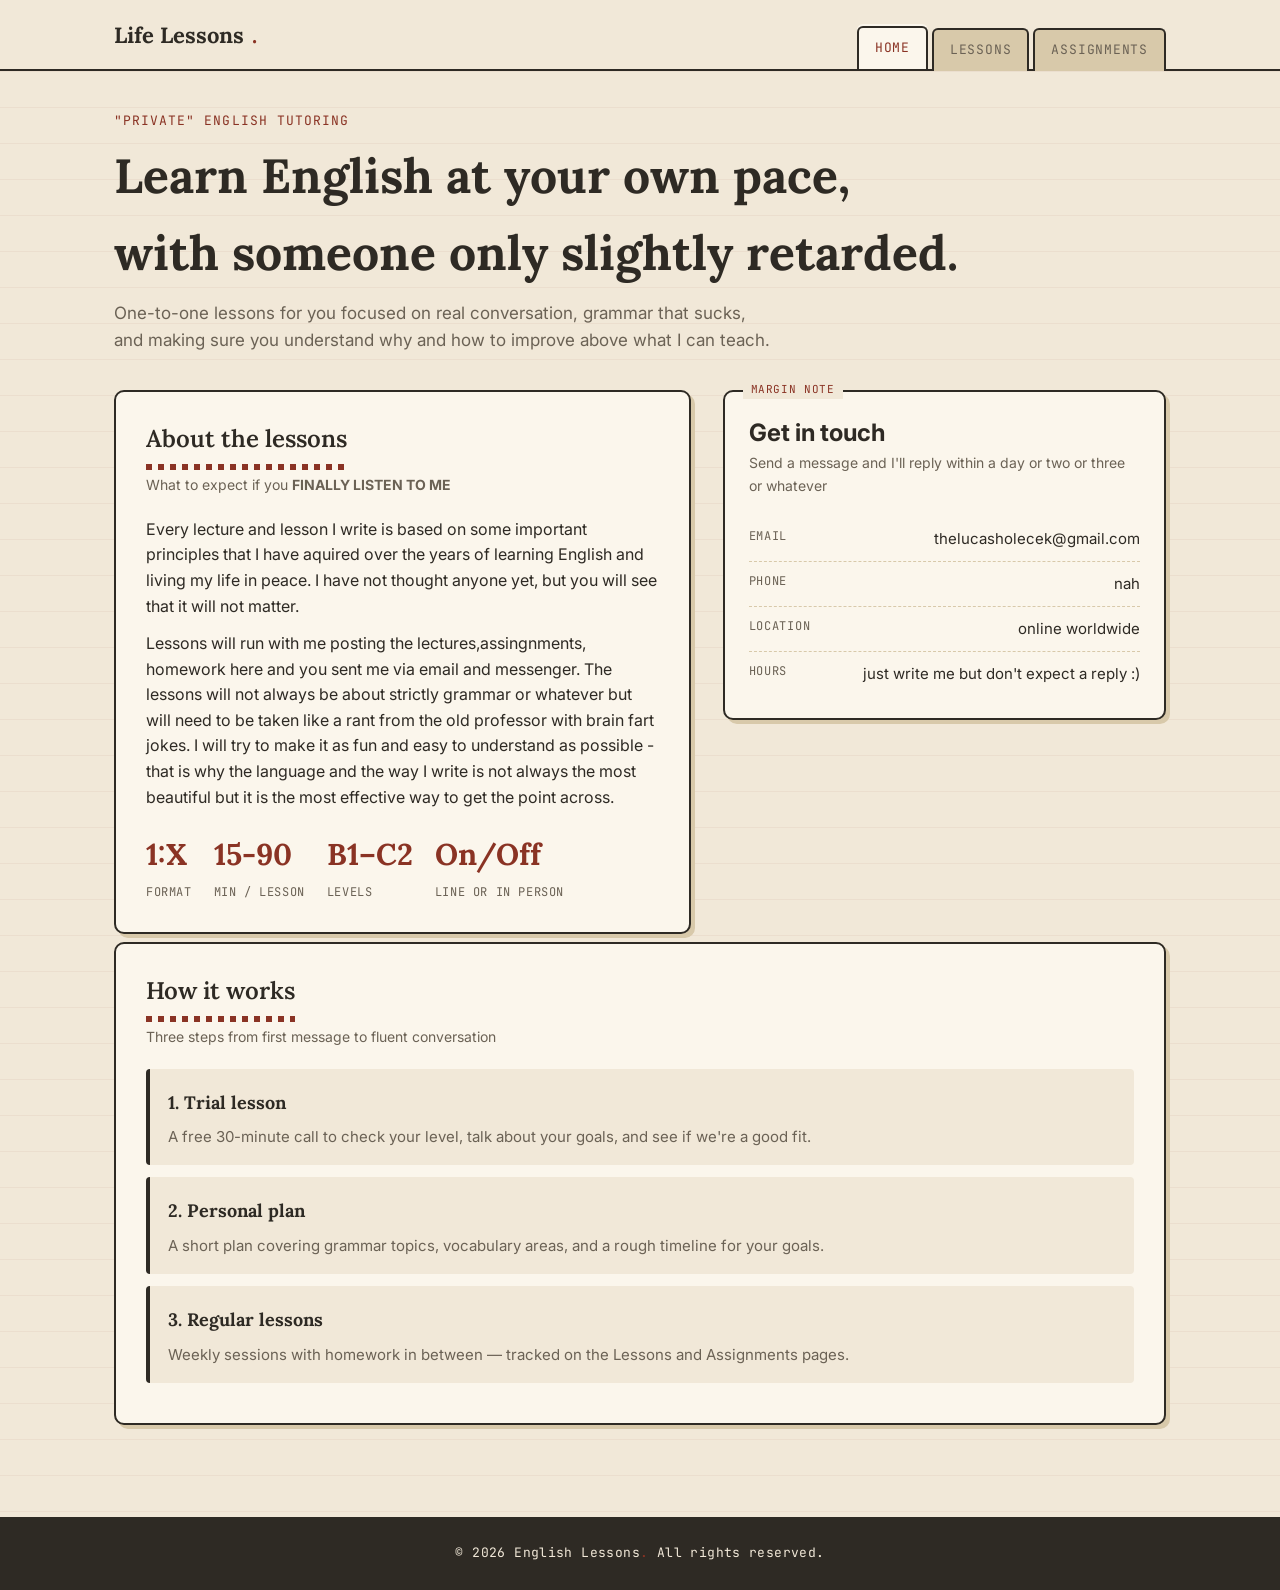
==== index.html @ c18daf18 "name and fill change" ====
<!DOCTYPE html>
<html lang="en">
<head>
    <meta charset="UTF-8">
    <meta name="viewport" content="width=device-width, initial-scale=1.0">
    <title>NotHitchhikersGuideToLife — Home</title>
    <link rel="stylesheet" href="styles.css">
</head>
<body>
    <header>
        <nav>
            <div class="logo">Life Lessons<span class="dot">.</span></div>
            <ul>
                <li><a href="index.html" class="active">Home</a></li>
                <li><a href="lessons.html">Lessons</a></li>
                <li><a href="assignments.html">Assignments</a></li>
            </ul>
        </nav>
    </header>

    <div class="container">
        <span class="page-kicker">"Private" English tutoring</span>
        <h1 class="page-title">Learn English at your own pace,<br>with someone only slightly retarded.</h1>
        <p class="page-lede">One-to-one lessons for you focused on real conversation, grammar that sucks, and making sure you understand why and how to improve above what I can teach.</p>

        <div class="hero">
            <div class="section" style="margin-bottom:0;">
                <h2>About the lessons</h2>
                <p class="section-sub">What to expect if you <b>FINALLY LISTEN TO ME</b></p>
                <p style="margin-bottom:12px;">Every lecture and lesson I write is based on some important principles
                    that I have aquired over the years of learning English and living my life in peace. 
                    I have not thought anyone yet, but you will see that it will not matter.</p>
                </p>
                <p style="margin-bottom:12px;">Lessons will run with me posting the lectures,assingnments, homework here and you sent me via email and messenger.
                        The lessons will not always be about strictly grammar or whatever but will need to be taken like a rant from the old professor with brain fart jokes.
                        I will try to make it as fun and easy to understand as possible - that is why the language and the way I write is not always the most beautiful but it is the most effective way to get the point across.                </p>

                <div class="stat-row">
                    <div class="stat"><span class="num">1:X</span><span class="label">Format</span></div>
                    <div class="stat"><span class="num">15-90</span><span class="label">Min / lesson</span></div>
                    <div class="stat"><span class="num">B1–C2</span><span class="label">Levels</span></div>
                    <div class="stat"><span class="num">On/Off</span><span class="label">Line or in person</span></div>
                </div>
            </div>

            <div class="hero-note">
                <h2>Get in touch</h2>
                <p class="section-sub">Send a message and I'll reply within a day or two or three or whatever</p>
                <ul class="contact-list">
                    <li><span class="label">Email</span><span>thelucasholecek@gmail.com</span></li>
                    <li><span class="label">Phone</span><span>nah</span></li>
                    <li><span class="label">Location</span><span>online worldwide</span></li>
                    <li><span class="label">Hours</span><span>just write me but don't expect a reply :)</span></li>
                </ul>
            </div>
        </div>

        <div class="section">
            <h2>How it works</h2>
            <p class="section-sub">Three steps from first message to fluent conversation</p>
            <div class="lesson-item">
                <h3>1. Trial lesson</h3>
                <p>A free 30-minute call to check your level, talk about your goals, and see if we're a good fit.</p>
            </div>
            <div class="lesson-item">
                <h3>2. Personal plan</h3>
                <p>A short plan covering grammar topics, vocabulary areas, and a rough timeline for your goals.</p>
            </div>
            <div class="lesson-item">
                <h3>3. Regular lessons</h3>
                <p>Weekly sessions with homework in between — tracked on the Lessons and Assignments pages.</p>
            </div>
        </div>
    </div>

    <footer>
        <p>&copy; 2026 English Lessons<span class="dot">.</span> All rights reserved.</p>
    </footer>
</body>
</html>
---- styles.css ----
/* =========================================================
   NotHitchhikersGuideToLife — "Workbook" design system
   Palette:
     --paper       #F1E8D8  page background (aged paper beige)
     --paper-card  #FBF6EC  card surface (fresh paper)
     --ink         #2E2A24  primary text (ink)
     --ink-soft    #6B6255  secondary text (faded pencil)
     --rule        #D8C9AA  rule lines / borders (tan)
     --pen         #8A3324  red-pen accent (corrections, active state)
     --pen-soft    #F1DAD2  pale red-pen wash
     --moss        #5C6B4F  moss green (done / progress)
   Type:
     display  "Lora"            — headings, textbook serif
     body     "Inter"           — running text
     utility  "JetBrains Mono"  — labels, margin notes, tabs
   ========================================================= */

@import url('https://fonts.googleapis.com/css2?family=Lora:ital,wght@0,500;0,600;0,700;1,500&family=Inter:wght@400;500;600&family=JetBrains+Mono:wght@400;500;600&display=swap');

:root {
    --paper: #F1E8D8;
    --paper-card: #FBF6EC;
    --ink: #2E2A24;
    --ink-soft: #6B6255;
    --rule: #D8C9AA;
    --pen: #8A3324;
    --pen-soft: #F1DAD2;
    --moss: #5C6B4F;
    --moss-soft: #E3E9DA;
}

* { margin: 0; padding: 0; box-sizing: border-box; }

html { scroll-behavior: smooth; }

body {
    font-family: 'Inter', sans-serif;
    background-color: var(--paper);
    color: var(--ink);
    line-height: 1.6;
    /* faint ruled-paper texture */
    background-image: repeating-linear-gradient(
        to bottom,
        transparent 0,
        transparent 35px,
        rgba(138, 51, 36, 0.055) 35px,
        rgba(138, 51, 36, 0.055) 36px
    );
}

a { color: inherit; }

.utility {
    font-family: 'JetBrains Mono', monospace;
    letter-spacing: 0.06em;
    text-transform: uppercase;
}

/* ---------- Header / tab navigation ---------- */

header {
    background: var(--paper);
    border-bottom: 2px solid var(--ink);
    position: sticky;
    top: 0;
    z-index: 100;
}

nav {
    max-width: 1100px;
    margin: 0 auto;
    display: flex;
    justify-content: space-between;
    align-items: flex-end;
    flex-wrap: wrap;
    padding: 18px 24px 0;
    gap: 14px;
}

.logo {
    font-family: 'Lora', serif;
    font-weight: 700;
    font-size: 22px;
    color: var(--ink);
    padding-bottom: 16px;
    display: flex;
    align-items: baseline;
    gap: 8px;
}

.logo .dot { color: var(--pen); }

nav ul {
    display: flex;
    list-style: none;
    gap: 4px;
    flex-wrap: wrap;
}

nav a {
    display: inline-block;
    text-decoration: none;
    font-family: 'JetBrains Mono', monospace;
    font-size: 13px;
    letter-spacing: 0.06em;
    text-transform: uppercase;
    color: var(--ink-soft);
    padding: 10px 16px;
    border: 2px solid var(--ink);
    border-bottom: none;
    border-radius: 6px 6px 0 0;
    background: var(--rule);
    transform: translateY(2px);
    transition: transform 0.15s ease, background 0.15s ease, color 0.15s ease;
}

nav a:hover {
    transform: translateY(0);
    color: var(--ink);
}

nav a:focus-visible {
    outline: 2px solid var(--pen);
    outline-offset: 2px;
}

nav a.active {
    background: var(--paper-card);
    color: var(--pen);
    transform: translateY(0);
    box-shadow: 0 -2px 0 var(--paper-card);
}

/* ---------- Layout ---------- */

.container {
    max-width: 1100px;
    margin: 0 auto;
    padding: 40px 24px 24px;
}

.page-title {
    font-family: 'Lora', serif;
    font-weight: 700;
    font-size: clamp(32px, 5vw, 48px);
    margin-bottom: 8px;
}

.page-kicker {
    font-family: 'JetBrains Mono', monospace;
    font-size: 13px;
    letter-spacing: 0.08em;
    text-transform: uppercase;
    color: var(--pen);
    margin-bottom: 6px;
    display: block;
}

.page-lede {
    color: var(--ink-soft);
    max-width: 60ch;
    margin-bottom: 36px;
    font-size: 17px;
}

.section {
    background: var(--paper-card);
    border: 2px solid var(--ink);
    border-radius: 10px;
    padding: 28px 30px;
    margin: 0 0 28px;
    box-shadow: 4px 4px 0 var(--rule);
}

.section h2 {
    font-family: 'Lora', serif;
    font-size: 24px;
    font-weight: 600;
    margin-bottom: 4px;
    display: inline-block;
    position: relative;
}

/* handwriting-practice underline — the signature motif */
.section h2::after {
    content: "";
    display: block;
    height: 6px;
    margin-top: 6px;
    background-image: repeating-linear-gradient(
        to right,
        var(--pen) 0,
        var(--pen) 6px,
        transparent 6px,
        transparent 12px
    );
}

.section-sub {
    color: var(--ink-soft);
    font-size: 14px;
    margin-bottom: 20px;
}

.section h3 {
    font-family: 'Lora', serif;
    color: var(--ink);
    margin-top: 4px;
    margin-bottom: 8px;
    font-size: 18px;
}

/* ---------- Item cards ---------- */

.lesson-item, .exercise-item, .homework-item {
    background: var(--paper);
    padding: 16px 18px;
    margin: 12px 0;
    border-left: 4px solid var(--ink);
    border-radius: 4px;
}

.homework-item { border-left-color: var(--pen); background: var(--pen-soft); }
.exercise-item { border-left-color: var(--moss); background: var(--moss-soft); }

.homework-item p, .exercise-item p, .lesson-item p { color: var(--ink-soft); font-size: 15px; }

.tag {
    display: inline-block;
    font-family: 'JetBrains Mono', monospace;
    font-size: 11px;
    text-transform: uppercase;
    letter-spacing: 0.06em;
    padding: 3px 8px;
    border-radius: 4px;
    border: 1.5px solid var(--ink);
    margin-bottom: 8px;
}

.tag.due { border-color: var(--pen); color: var(--pen); }
.tag.level { border-color: var(--moss); color: var(--moss); }

/* ---------- Buttons ---------- */

.btn {
    background-color: var(--ink);
    color: var(--paper-card);
    padding: 10px 18px;
    border: 2px solid var(--ink);
    border-radius: 5px;
    cursor: pointer;
    font-family: 'JetBrains Mono', monospace;
    font-size: 12px;
    letter-spacing: 0.05em;
    text-transform: uppercase;
    transition: background-color 0.2s ease, color 0.2s ease;
    margin: 4px 6px 0 0;
}

.btn:hover { background-color: var(--pen); border-color: var(--pen); }

.btn-secondary {
    background-color: transparent;
    color: var(--ink);
}

.btn-secondary:hover {
    background-color: var(--ink);
    color: var(--paper-card);
}

.btn:focus-visible, a:focus-visible, button:focus-visible {
    outline: 2px solid var(--pen);
    outline-offset: 2px;
}

/* ---------- Home page specifics ---------- */

.hero {
    display: grid;
    grid-template-columns: 1.3fr 1fr;
    gap: 32px;
    align-items: start;
    margin-bottom: 8px;
}

.hero-note {
    background: var(--paper-card);
    border: 2px solid var(--ink);
    border-radius: 10px;
    padding: 22px 24px;
    box-shadow: 4px 4px 0 var(--rule);
    position: relative;
}

.hero-note::before {
    content: "margin note";
    position: absolute;
    top: -11px;
    left: 18px;
    background: var(--paper);
    padding: 0 8px;
    font-family: 'JetBrains Mono', monospace;
    font-size: 11px;
    letter-spacing: 0.06em;
    text-transform: uppercase;
    color: var(--pen);
}

.contact-list {
    list-style: none;
    margin-top: 12px;
}

.contact-list li {
    padding: 10px 0;
    border-bottom: 1px dashed var(--rule);
    display: flex;
    justify-content: space-between;
    gap: 12px;
    font-size: 15px;
}

.contact-list li:last-child { border-bottom: none; }

.contact-list .label {
    font-family: 'JetBrains Mono', monospace;
    font-size: 12px;
    text-transform: uppercase;
    letter-spacing: 0.06em;
    color: var(--ink-soft);
}

.stat-row {
    display: flex;
    gap: 22px;
    flex-wrap: wrap;
    margin-top: 20px;
}

.stat {
    font-family: 'JetBrains Mono', monospace;
}

.stat .num {
    font-family: 'Lora', serif;
    font-size: 30px;
    font-weight: 700;
    color: var(--pen);
    display: block;
}

.stat .label {
    font-size: 12px;
    color: var(--ink-soft);
    text-transform: uppercase;
    letter-spacing: 0.05em;
}

@media (max-width: 800px) {
    .hero { grid-template-columns: 1fr; }
}

/* ---------- Footer ---------- */

footer {
    background-color: var(--ink);
    color: var(--paper);
    text-align: center;
    padding: 26px 20px;
    margin-top: 40px;
    font-family: 'JetBrains Mono', monospace;
    font-size: 13px;
    letter-spacing: 0.03em;
}

footer .dot { color: var(--pen); }

/* ---------- Reduced motion ---------- */

@media (prefers-reduced-motion: reduce) {
    html { scroll-behavior: auto; }
    * { transition: none !important; }
}

/* ---------- Small screens ---------- */

@media (max-width: 768px) {
    .section { padding: 20px; }
    .container { padding: 28px 16px 16px; }
    nav { padding: 14px 16px 0; }
}

@media (max-width: 480px) {
    nav { flex-direction: column; align-items: flex-start; }
    nav ul { gap: 2px; }
    .logo { padding-bottom: 10px; }
}
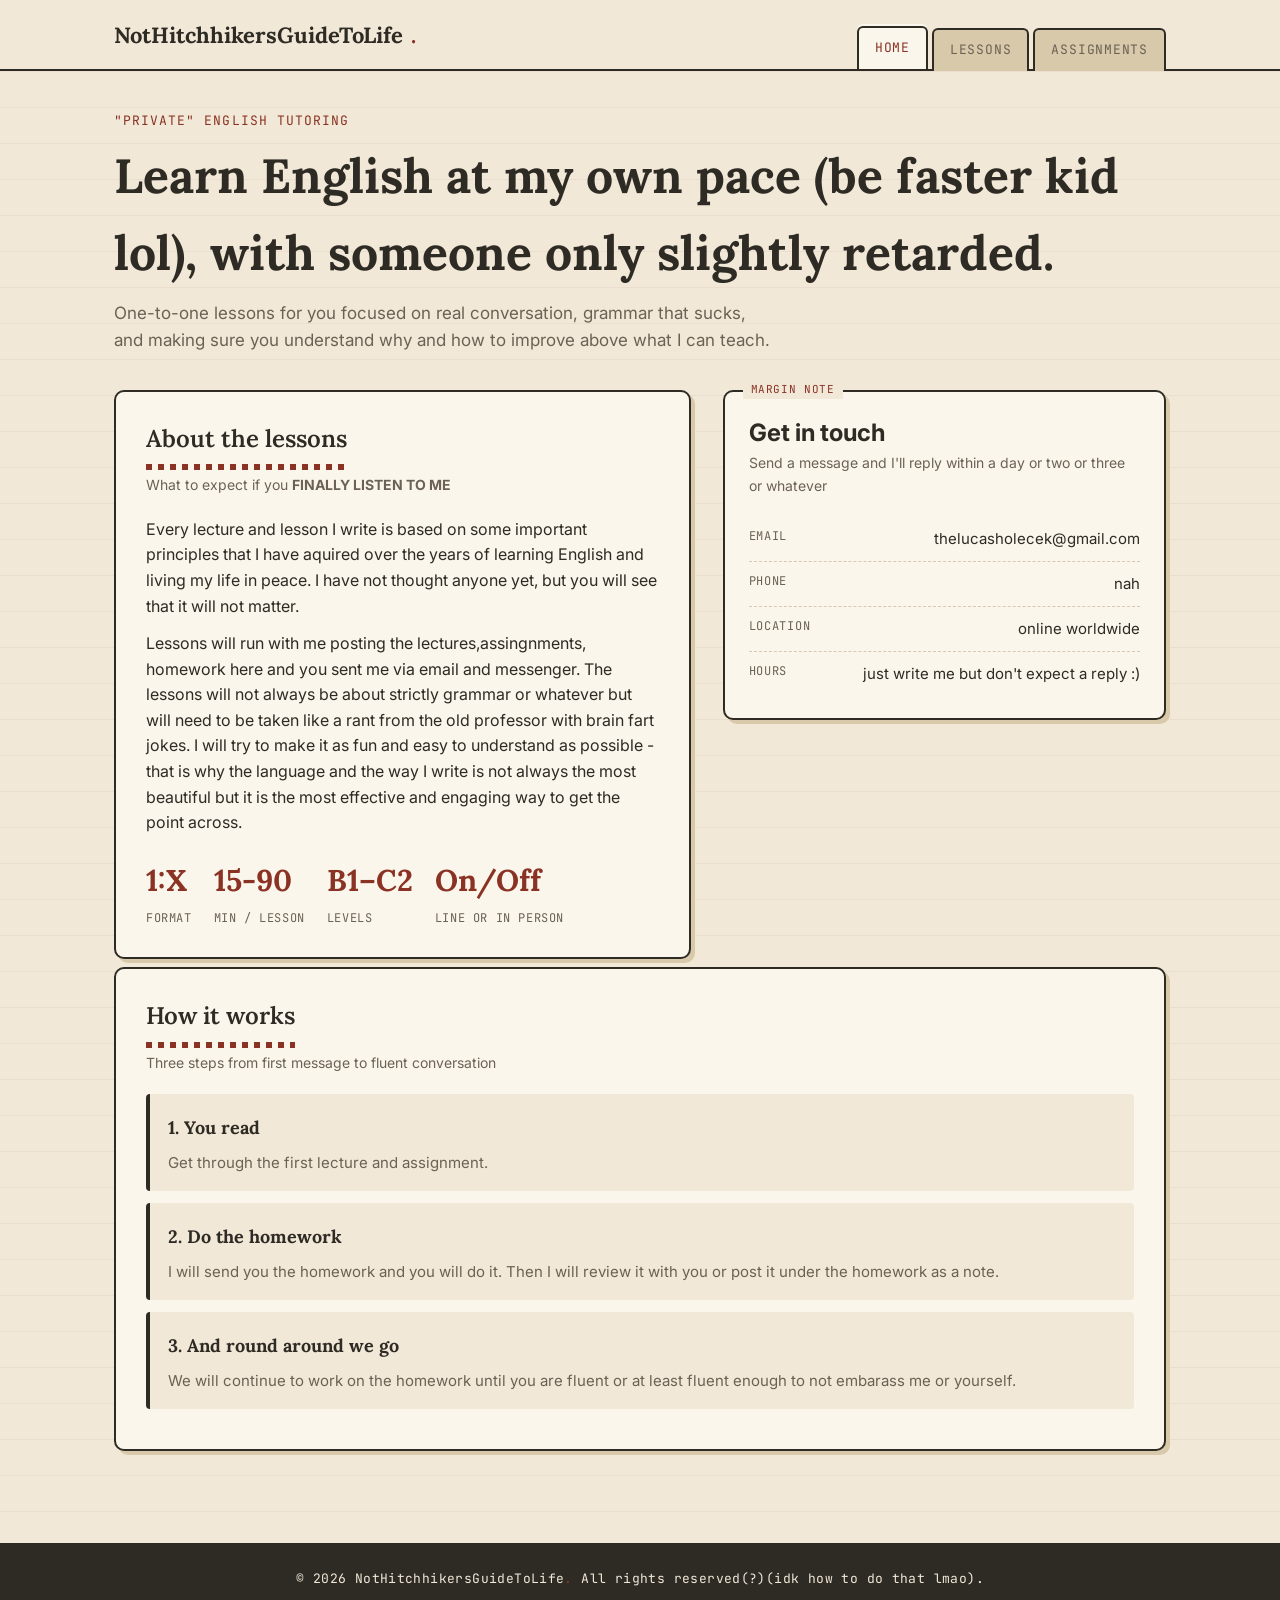
==== commit 4e589103: "full frontal fi" ====
--- a/index.html
+++ b/index.html
@@ -9,7 +9,7 @@
 <body>
     <header>
         <nav>
-            <div class="logo">Life Lessons<span class="dot">.</span></div>
+            <div class="logo">NotHitchhikersGuideToLife<span class="dot">.</span></div>
             <ul>
                 <li><a href="index.html" class="active">Home</a></li>
                 <li><a href="lessons.html">Lessons</a></li>
@@ -20,7 +20,7 @@
 
     <div class="container">
         <span class="page-kicker">"Private" English tutoring</span>
-        <h1 class="page-title">Learn English at your own pace,<br>with someone only slightly retarded.</h1>
+        <h1 class="page-title">Learn English at my own pace (be faster kid lol), with someone only slightly retarded.</h1>
         <p class="page-lede">One-to-one lessons for you focused on real conversation, grammar that sucks, and making sure you understand why and how to improve above what I can teach.</p>
 
         <div class="hero">
@@ -33,7 +33,7 @@
                 </p>
                 <p style="margin-bottom:12px;">Lessons will run with me posting the lectures,assingnments, homework here and you sent me via email and messenger.
                         The lessons will not always be about strictly grammar or whatever but will need to be taken like a rant from the old professor with brain fart jokes.
-                        I will try to make it as fun and easy to understand as possible - that is why the language and the way I write is not always the most beautiful but it is the most effective way to get the point across.                </p>
+                        I will try to make it as fun and easy to understand as possible - that is why the language and the way I write is not always the most beautiful but it is the most effective and engaging way to get the point across.                </p>
 
                 <div class="stat-row">
                     <div class="stat"><span class="num">1:X</span><span class="label">Format</span></div>
@@ -59,22 +59,22 @@
             <h2>How it works</h2>
             <p class="section-sub">Three steps from first message to fluent conversation</p>
             <div class="lesson-item">
-                <h3>1. Trial lesson</h3>
-                <p>A free 30-minute call to check your level, talk about your goals, and see if we're a good fit.</p>
+                <h3>1. You read</h3>
+                <p>Get through the first lecture and assignment.</p>
             </div>
             <div class="lesson-item">
-                <h3>2. Personal plan</h3>
-                <p>A short plan covering grammar topics, vocabulary areas, and a rough timeline for your goals.</p>
+                <h3>2. Do the homework</h3>
+                <p>I will send you the homework and you will do it. Then I will review it with you or post it under the homework as a note.</p>
             </div>
             <div class="lesson-item">
-                <h3>3. Regular lessons</h3>
-                <p>Weekly sessions with homework in between — tracked on the Lessons and Assignments pages.</p>
+                <h3>3. And round around we go</h3>
+                <p>We will continue to work on the homework until you are fluent or at least fluent enough to not embarass me or yourself.</p>
             </div>
         </div>
     </div>
 
     <footer>
-        <p>&copy; 2026 English Lessons<span class="dot">.</span> All rights reserved.</p>
+        <p>&copy; 2026 NotHitchhikersGuideToLife<span class="dot">.</span> All rights reserved(?)(idk how to do that lmao).</p>
     </footer>
 </body>
 </html>
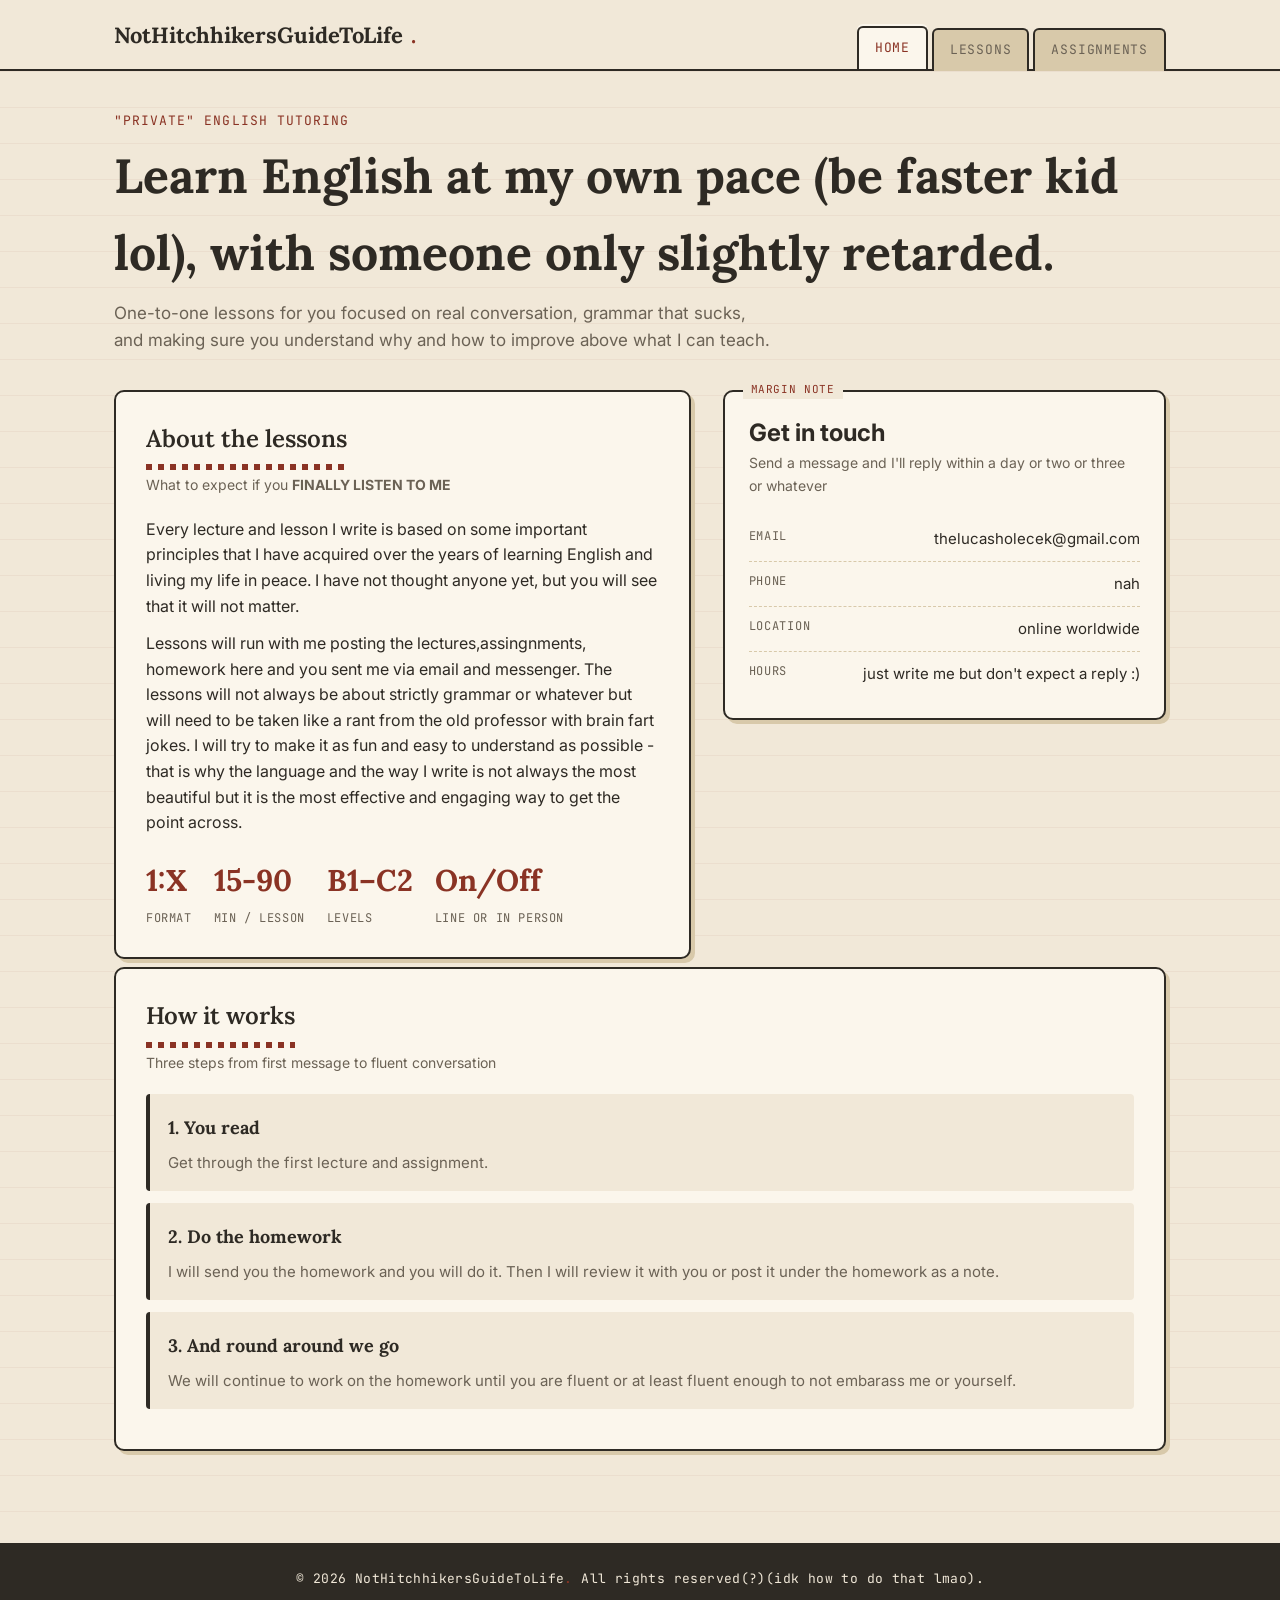
==== commit ff9c810d: "fix: correct spelling of "acquired" in lesson description" ====
--- a/index.html
+++ b/index.html
@@ -28,7 +28,7 @@
                 <h2>About the lessons</h2>
                 <p class="section-sub">What to expect if you <b>FINALLY LISTEN TO ME</b></p>
                 <p style="margin-bottom:12px;">Every lecture and lesson I write is based on some important principles
-                    that I have aquired over the years of learning English and living my life in peace. 
+                    that I have acquired over the years of learning English and living my life in peace. 
                     I have not thought anyone yet, but you will see that it will not matter.</p>
                 </p>
                 <p style="margin-bottom:12px;">Lessons will run with me posting the lectures,assingnments, homework here and you sent me via email and messenger.
--- a/styles.css
+++ b/styles.css
@@ -1,5 +1,5 @@
 /* =========================================================
-   NotHitchhikersGuideToLife — "Workbook" design system
+   English Lessons — "Workbook" design system
    Palette:
      --paper       #F1E8D8  page background (aged paper beige)
      --paper-card  #FBF6EC  card surface (fresh paper)
@@ -274,6 +274,20 @@
     outline-offset: 2px;
 }
 
+/* "Open Lesson" button once the lesson has no page written yet.
+   Same markup/class as a real .btn link, just not clickable —
+   see the comments in lessons.html for how to switch this
+   back into a working link once the page exists. */
+.btn.disabled {
+    background-color: transparent;
+    color: var(--ink-soft);
+    border-color: var(--rule);
+    cursor: default;
+    pointer-events: none;
+}
+
+.btn.disabled:hover { background-color: transparent; }
+
 /* ---------- Home page specifics ---------- */
 
 .hero {
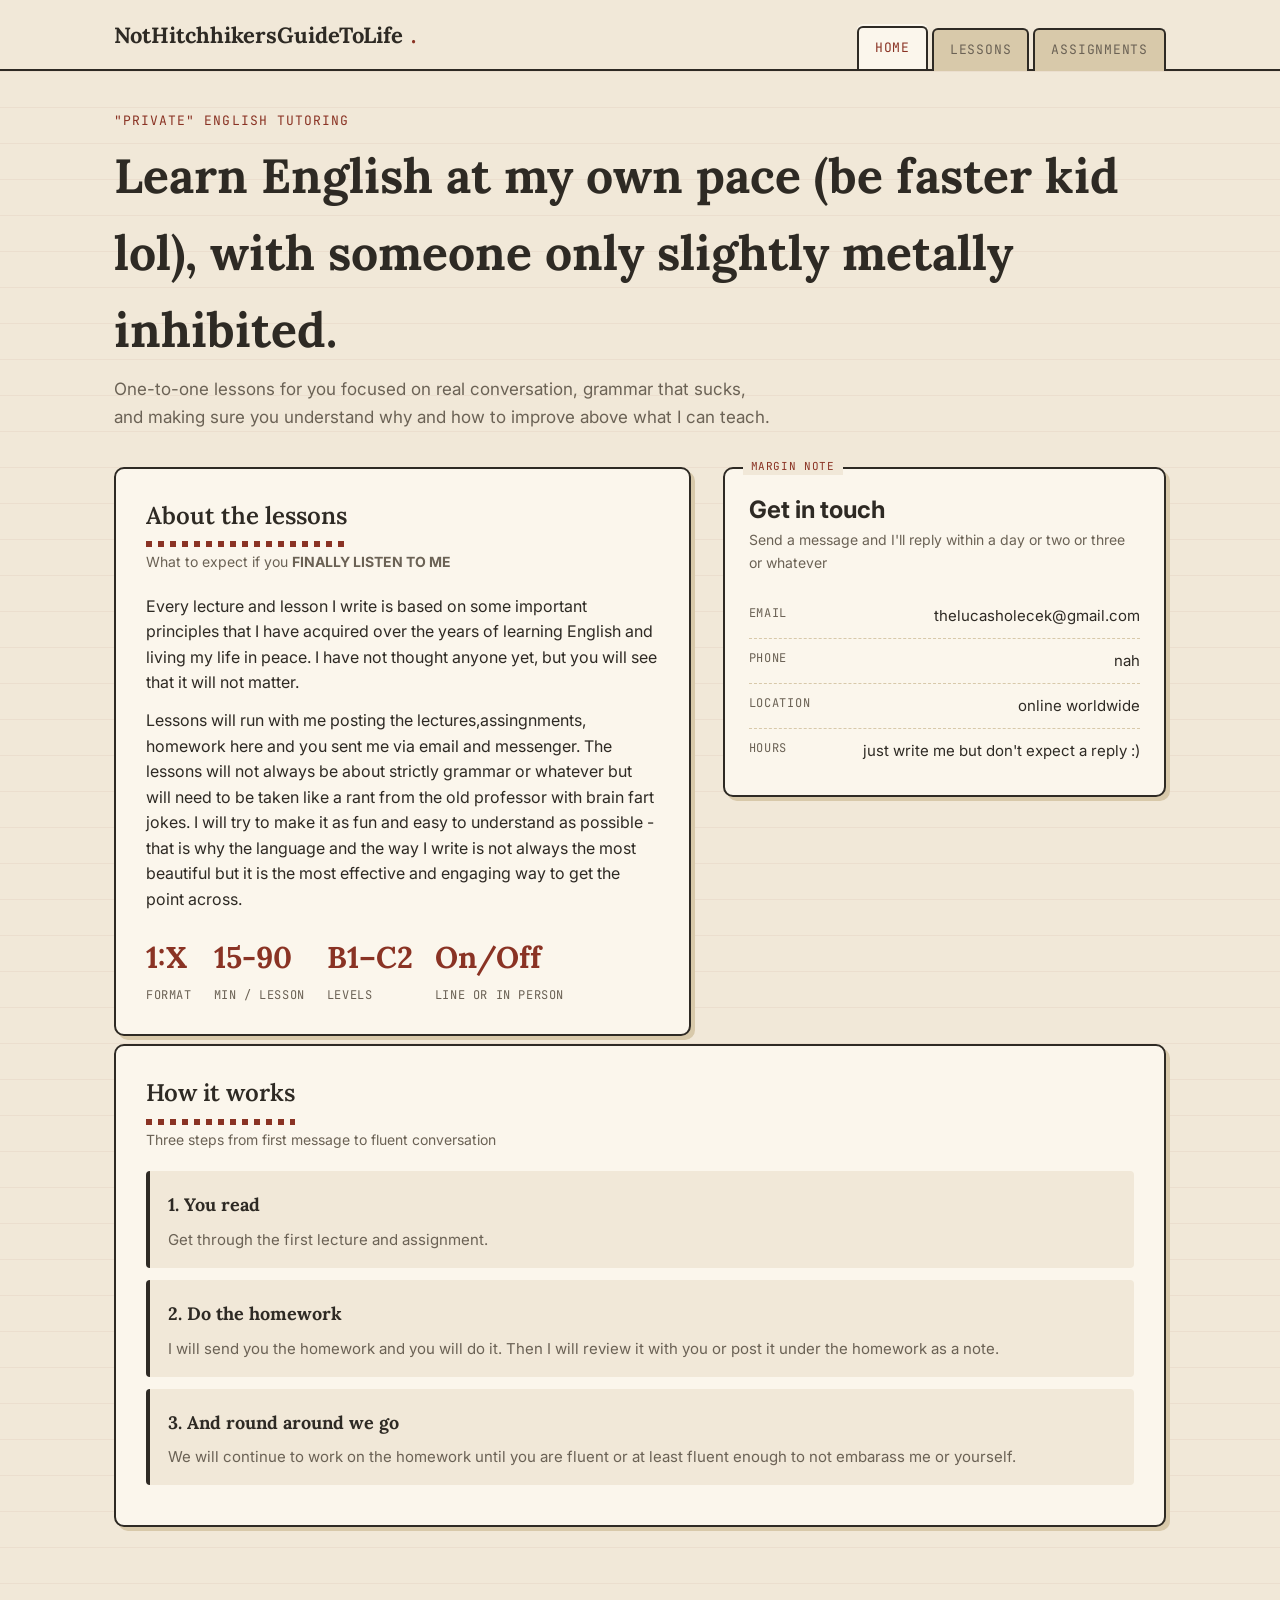
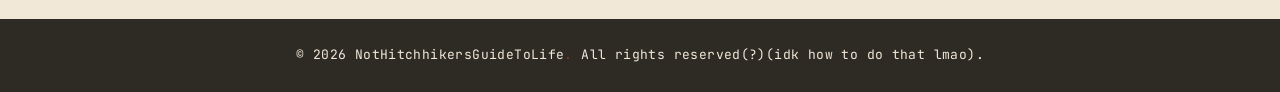
==== commit 49dd758b: "fix: update insensitive language in page title" ====
--- a/index.html
+++ b/index.html
@@ -20,7 +20,7 @@
 
     <div class="container">
         <span class="page-kicker">"Private" English tutoring</span>
-        <h1 class="page-title">Learn English at my own pace (be faster kid lol), with someone only slightly retarded.</h1>
+        <h1 class="page-title">Learn English at my own pace (be faster kid lol), with someone only slightly metally inhibited.</h1>
         <p class="page-lede">One-to-one lessons for you focused on real conversation, grammar that sucks, and making sure you understand why and how to improve above what I can teach.</p>
 
         <div class="hero">
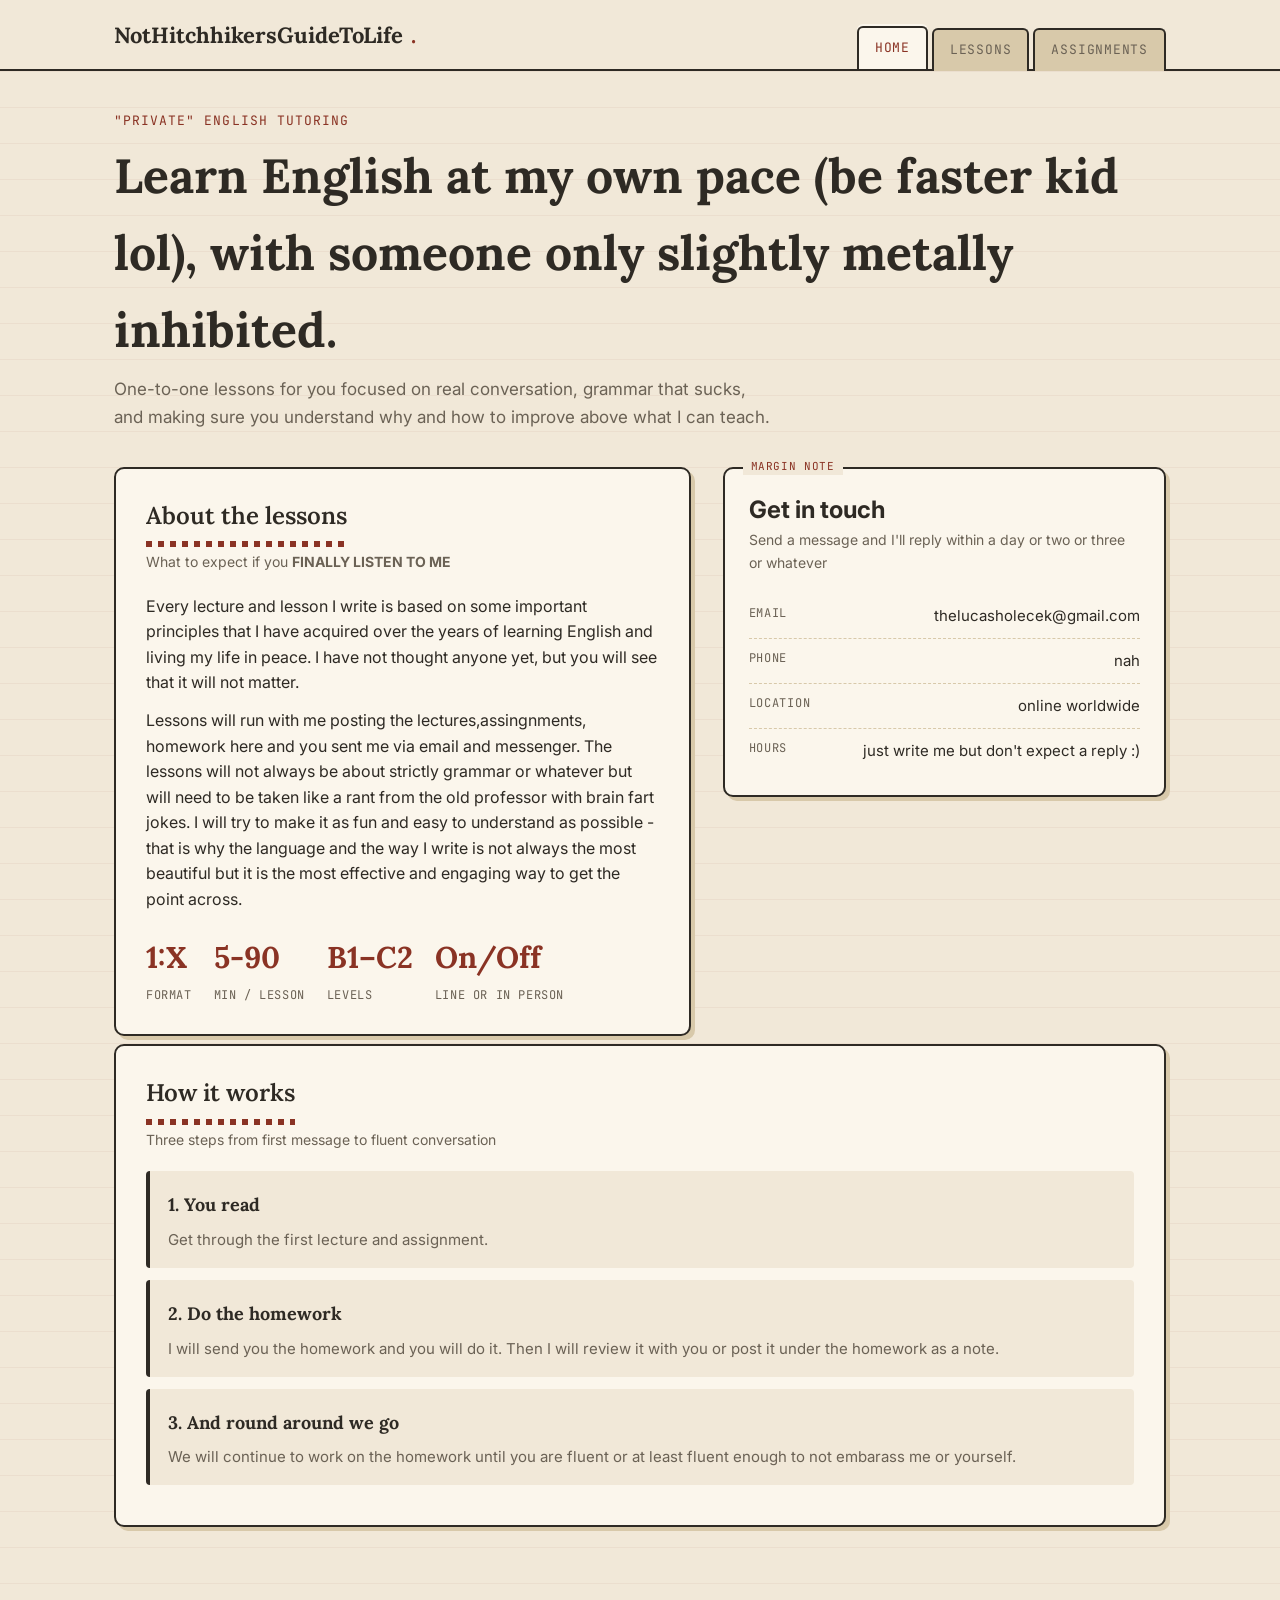
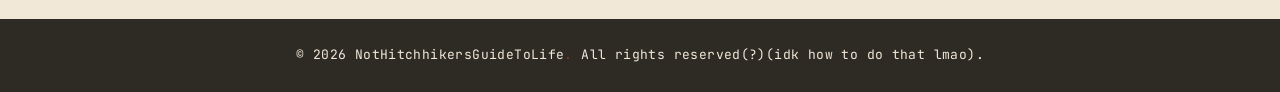
==== commit 95e7a9d4: "feat: add true/false quiz and placement test functionality with styling" ====
--- a/index.html
+++ b/index.html
@@ -37,7 +37,7 @@
 
                 <div class="stat-row">
                     <div class="stat"><span class="num">1:X</span><span class="label">Format</span></div>
-                    <div class="stat"><span class="num">15-90</span><span class="label">Min / lesson</span></div>
+                    <div class="stat"><span class="num">5-90</span><span class="label">Min / lesson</span></div>
                     <div class="stat"><span class="num">B1–C2</span><span class="label">Levels</span></div>
                     <div class="stat"><span class="num">On/Off</span><span class="label">Line or in person</span></div>
                 </div>
--- a/styles.css
+++ b/styles.css
@@ -390,6 +390,179 @@
 
 footer .dot { color: var(--pen); }
 
+/* ---------- True/False quiz ---------- */
+
+.tf-item {
+    display: flex;
+    justify-content: space-between;
+    align-items: center;
+    gap: 16px;
+    flex-wrap: wrap;
+}
+
+.tf-item p { flex: 1 1 320px; }
+
+.tf-toggle {
+    display: flex;
+    gap: 0;
+    border: 2px solid var(--ink);
+    border-radius: 6px;
+    overflow: hidden;
+    flex: 0 0 auto;
+}
+
+.tf-option { position: relative; display: inline-block; }
+.tf-option:first-child { border-right: 2px solid var(--ink); }
+
+.tf-toggle label {
+    font-family: 'JetBrains Mono', monospace;
+    font-size: 12px;
+    letter-spacing: 0.05em;
+    text-transform: uppercase;
+    padding: 8px 16px;
+    cursor: pointer;
+    display: block;
+    background: var(--paper-card);
+    color: var(--ink-soft);
+    transition: background 0.15s ease, color 0.15s ease;
+}
+
+.tf-toggle input {
+    position: absolute;
+    inset: 0;
+    opacity: 0;
+    width: 100%;
+    height: 100%;
+    margin: 0;
+    cursor: pointer;
+}
+
+.tf-toggle input:checked + label {
+    background: var(--ink);
+    color: var(--paper-card);
+}
+
+.tf-toggle input:focus-visible + label {
+    outline: 2px solid var(--pen);
+    outline-offset: -2px;
+}
+
+/* ---------- Modal (used for the true/false quiz result) ---------- */
+
+.modal-overlay {
+    position: fixed;
+    inset: 0;
+    background: rgba(46, 42, 36, 0.55);
+    display: none;
+    align-items: center;
+    justify-content: center;
+    padding: 20px;
+    z-index: 1000;
+}
+
+.modal-overlay.open { display: flex; }
+
+.modal-card {
+    background: var(--paper-card);
+    border: 2px solid var(--ink);
+    border-radius: 10px;
+    padding: 28px 26px;
+    max-width: 420px;
+    box-shadow: 6px 6px 0 var(--pen);
+    text-align: center;
+}
+
+.modal-card h3 {
+    font-family: 'Lora', serif;
+    font-size: 22px;
+    margin-bottom: 10px;
+}
+
+.modal-card p {
+    color: var(--ink-soft);
+    margin-bottom: 18px;
+}
+
+.modal-card.good { box-shadow: 6px 6px 0 var(--moss); }
+
+/* ---------- Placement test form fields ---------- */
+
+.field-row {
+    display: flex;
+    gap: 16px;
+    flex-wrap: wrap;
+    margin-bottom: 22px;
+}
+
+.field {
+    flex: 1 1 220px;
+    display: flex;
+    flex-direction: column;
+    gap: 6px;
+}
+
+.field label {
+    font-family: 'JetBrains Mono', monospace;
+    font-size: 11px;
+    text-transform: uppercase;
+    letter-spacing: 0.06em;
+    color: var(--ink-soft);
+}
+
+.field input[type="text"],
+.field input[type="email"] {
+    font-family: 'Inter', sans-serif;
+    font-size: 15px;
+    padding: 9px 12px;
+    border: 2px solid var(--rule);
+    border-radius: 5px;
+    background: var(--paper);
+    color: var(--ink);
+}
+
+.field input:focus-visible,
+textarea:focus-visible {
+    outline: none;
+    border-color: var(--pen);
+}
+
+.task-answer {
+    width: 100%;
+    font-family: 'Inter', sans-serif;
+    font-size: 15px;
+    padding: 10px 12px;
+    border: 2px solid var(--rule);
+    border-radius: 5px;
+    background: var(--paper);
+    color: var(--ink);
+    resize: vertical;
+    min-height: 70px;
+    margin-top: 10px;
+}
+
+.score-line {
+    margin-top: 10px;
+    font-family: 'JetBrains Mono', monospace;
+    font-size: 12px;
+    color: var(--ink-soft);
+    text-transform: uppercase;
+    letter-spacing: 0.05em;
+}
+
+/* ---------- Print (used by the "Download as PDF" button) ---------- */
+
+@media print {
+    header, footer, .btn, .no-print { display: none !important; }
+    body { background: #fff; }
+    .section {
+        box-shadow: none;
+        border: 1px solid #999;
+        break-inside: avoid;
+    }
+    .container { padding: 0; max-width: 100%; }
+    a[href]::after { content: ""; }
+}
+
 /* ---------- Reduced motion ---------- */
 
 @media (prefers-reduced-motion: reduce) {
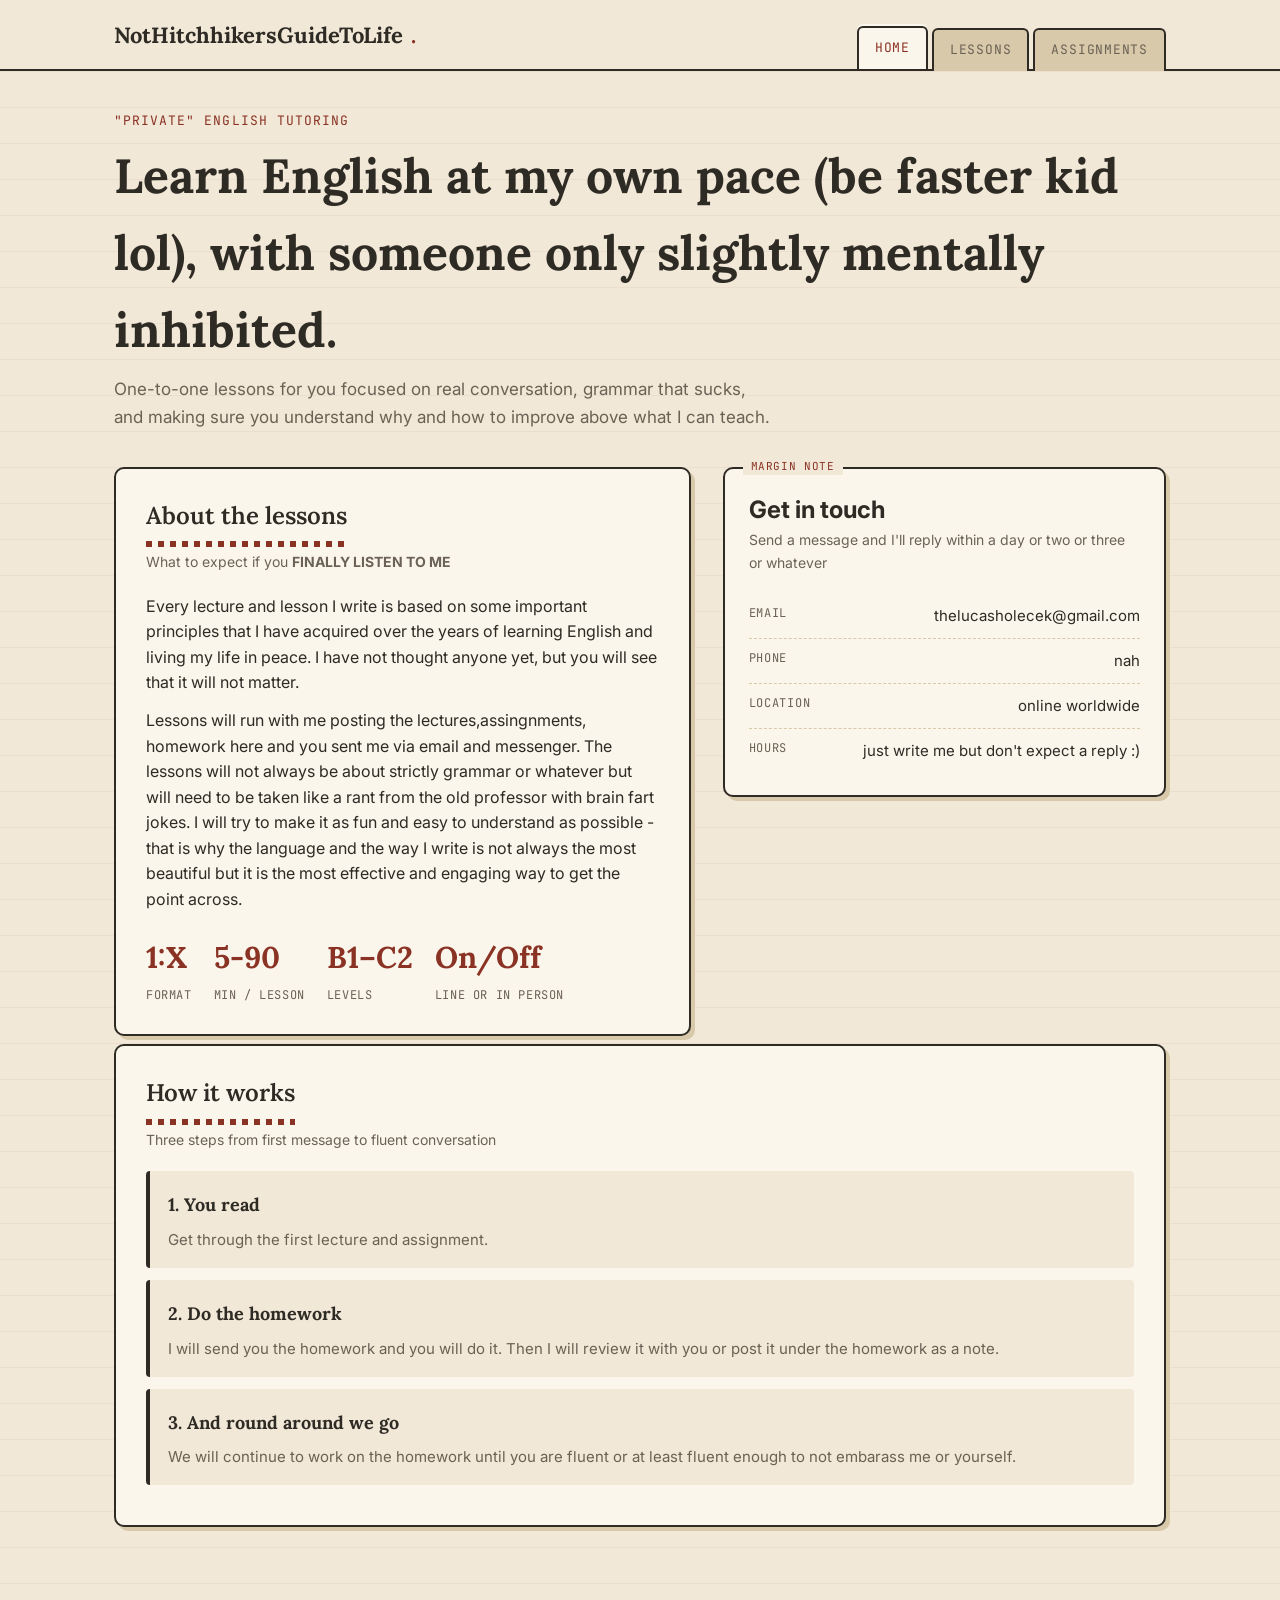
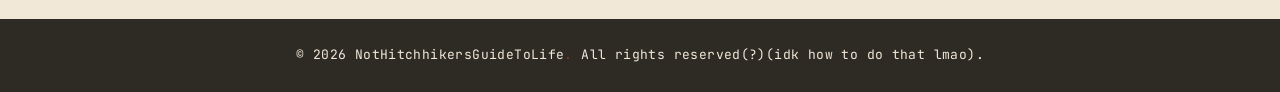
==== commit 81864935: "fix: correct spelling in page title and update lesson details with specific grammar topics" ====
--- a/index.html
+++ b/index.html
@@ -4,7 +4,7 @@
     <meta charset="UTF-8">
     <meta name="viewport" content="width=device-width, initial-scale=1.0">
     <title>NotHitchhikersGuideToLife — Home</title>
-    <link rel="stylesheet" href="styles.css">
+    <link rel="stylesheet" href="styles.css?v=2">
 </head>
 <body>
     <header>
@@ -20,7 +20,7 @@
 
     <div class="container">
         <span class="page-kicker">"Private" English tutoring</span>
-        <h1 class="page-title">Learn English at my own pace (be faster kid lol), with someone only slightly metally inhibited.</h1>
+        <h1 class="page-title">Learn English at my own pace (be faster kid lol), with someone only slightly mentally inhibited.</h1>
         <p class="page-lede">One-to-one lessons for you focused on real conversation, grammar that sucks, and making sure you understand why and how to improve above what I can teach.</p>
 
         <div class="hero">
--- a/styles.css
+++ b/styles.css
@@ -535,7 +535,8 @@
     border-radius: 5px;
     background: var(--paper);
     color: var(--ink);
-    resize: vertical;
+    resize: none;           /* height is now handled by JS, see the auto-grow script */
+    overflow: hidden;       /* no scrollbar while it grows */
     min-height: 70px;
     margin-top: 10px;
 }
@@ -549,18 +550,79 @@
     letter-spacing: 0.05em;
 }
 
-/* ---------- Print (used by the "Download as PDF" button) ---------- */
+/* ---------- Lesson content tables (grammar pages etc.) ---------- */
+
+.table-wrap {
+    overflow-x: auto;
+    margin: 14px 0 20px;
+    border: 2px solid var(--ink);
+    border-radius: 8px;
+}
+
+.lesson-table {
+    width: 100%;
+    border-collapse: collapse;
+    font-size: 14px;
+    min-width: 480px;
+}
+
+.lesson-table th, .lesson-table td {
+    padding: 10px 14px;
+    text-align: left;
+    border-bottom: 1px solid var(--rule);
+}
+
+.lesson-table th {
+    font-family: 'JetBrains Mono', monospace;
+    font-size: 11px;
+    text-transform: uppercase;
+    letter-spacing: 0.05em;
+    background: var(--ink);
+    color: var(--paper-card);
+}
+
+.lesson-table tr:last-child td { border-bottom: none; }
+.lesson-table tr:nth-child(even) td { background: var(--paper); }
+.lesson-table td.no { color: var(--pen); }
+.lesson-table td.yes { color: var(--moss); }
+
+.callout {
+    background: var(--pen-soft);
+    border-left: 4px solid var(--pen);
+    border-radius: 4px;
+    padding: 14px 16px;
+    margin: 16px 0;
+    font-size: 15px;
+}
+
+.callout strong { font-family: 'Lora', serif; }
+
+/* ---------- Print (used by the "Download as PDF" buttons) ----------
+   Scoped-print system: by default, printing any page only ever shows
+   the ONE .section that owns the button that was clicked — see the
+   `data-download-pdf` script at the bottom of assignments.html for how
+   a section gets marked `.print-target`. This means a brand-new
+   assignment added later needs ZERO manual "no-print" tagging: as long
+   as its download button lives inside a .section and carries the
+   `data-download-pdf` attribute, only that section will ever print. */
 
 @media print {
     header, footer, .btn, .no-print { display: none !important; }
     body { background: #fff; }
-    .section {
+    .container { padding: 0; max-width: 100%; }
+    a[href]::after { content: ""; }
+
+    /* hide everything in the page by default... */
+    body.print-mode .container > * { display: none !important; }
+    /* ...except the one section that was actually asked for */
+    body.print-mode .container > .print-target {
+        display: block !important;
         box-shadow: none;
         border: 1px solid #999;
-        break-inside: avoid;
     }
-    .container { padding: 0; max-width: 100%; }
-    a[href]::after { content: ""; }
+    /* non-scoped prints (no JS / print-mode never set) still fall back
+       to "hide every .section", so nothing prints by accident */
+    .section { box-shadow: none; border: 1px solid #999; break-inside: avoid; }
 }
 
 /* ---------- Reduced motion ---------- */
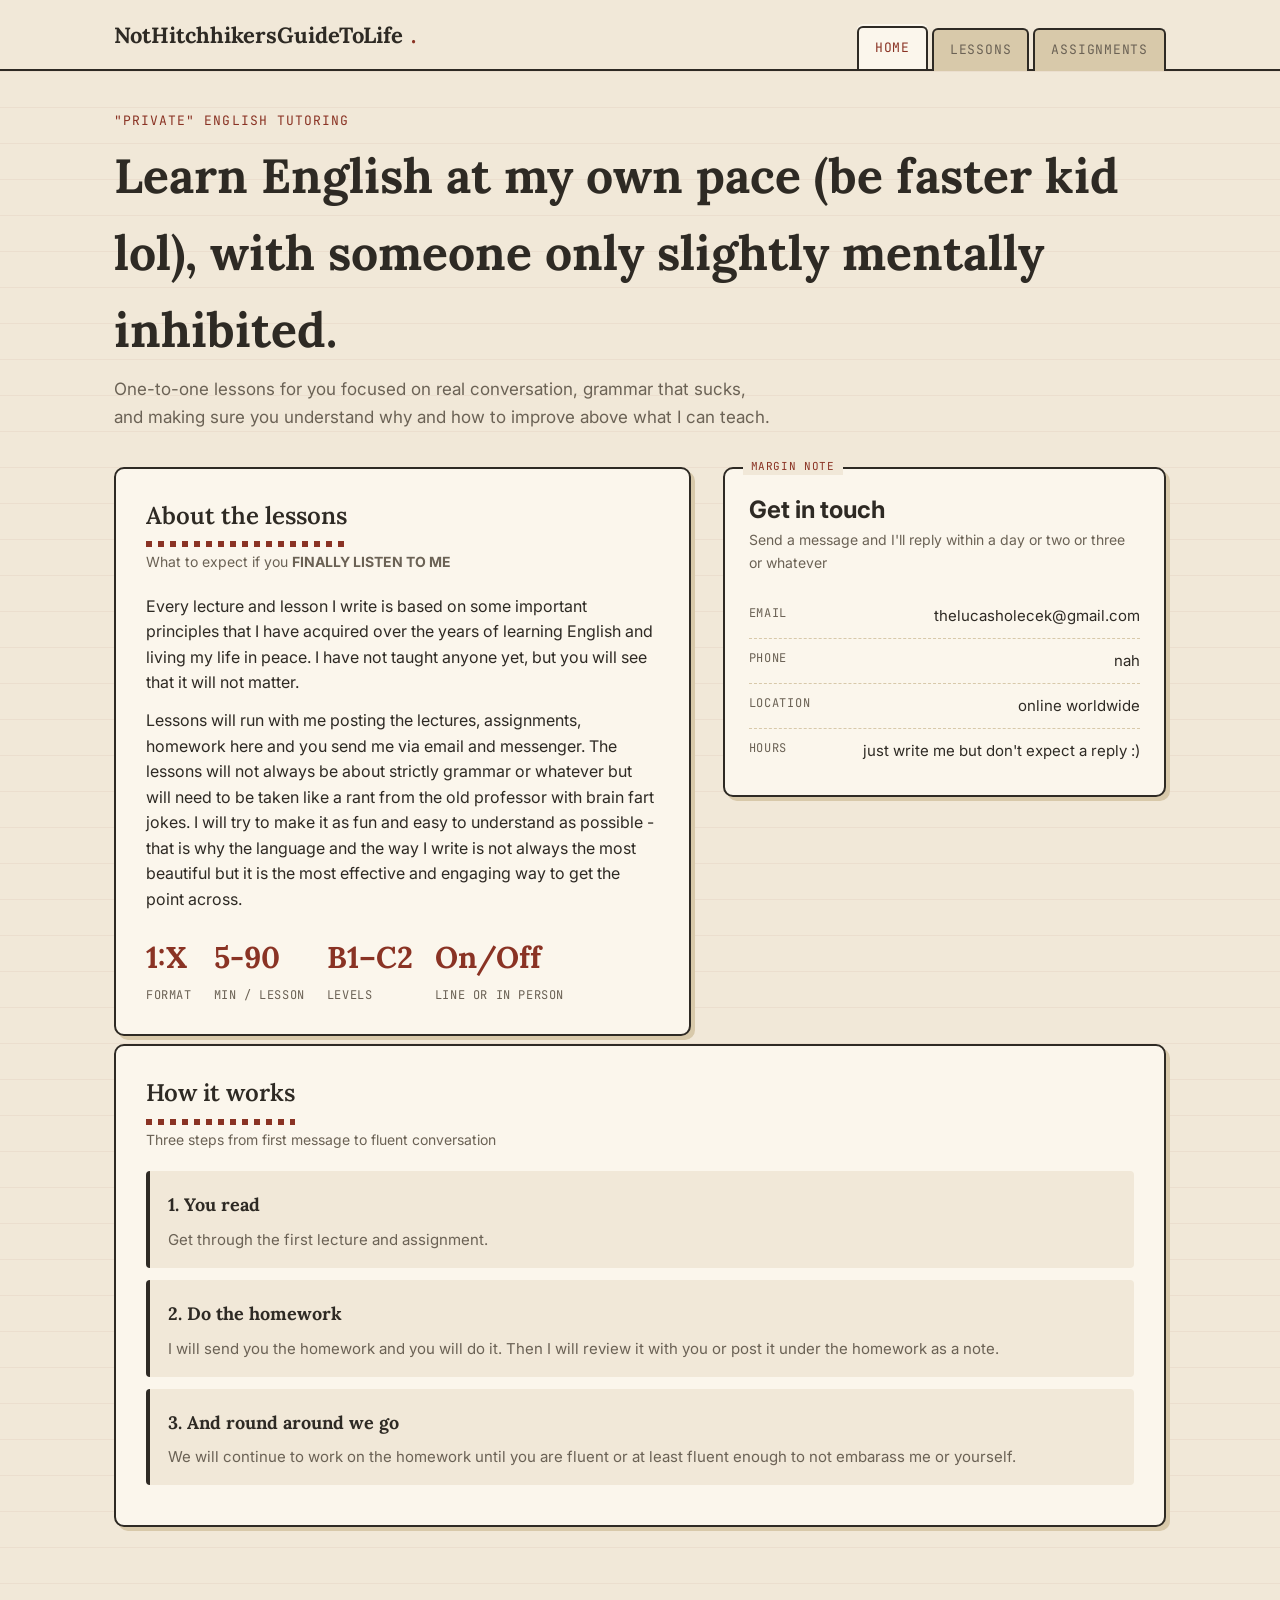
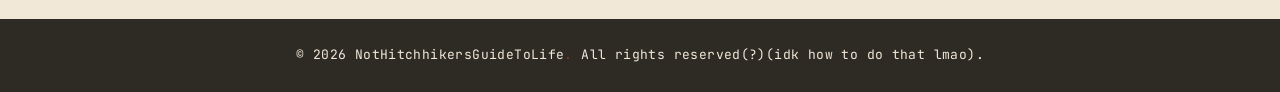
==== commit 5e92db3f: "Update index.html, grammar fix" ====
--- a/index.html
+++ b/index.html
@@ -29,9 +29,9 @@
                 <p class="section-sub">What to expect if you <b>FINALLY LISTEN TO ME</b></p>
                 <p style="margin-bottom:12px;">Every lecture and lesson I write is based on some important principles
                     that I have acquired over the years of learning English and living my life in peace. 
-                    I have not thought anyone yet, but you will see that it will not matter.</p>
+                    I have not taught anyone yet, but you will see that it will not matter.</p>
                 </p>
-                <p style="margin-bottom:12px;">Lessons will run with me posting the lectures,assingnments, homework here and you sent me via email and messenger.
+                <p style="margin-bottom:12px;">Lessons will run with me posting the lectures, assignments, homework here and you send me via email and messenger.
                         The lessons will not always be about strictly grammar or whatever but will need to be taken like a rant from the old professor with brain fart jokes.
                         I will try to make it as fun and easy to understand as possible - that is why the language and the way I write is not always the most beautiful but it is the most effective and engaging way to get the point across.                </p>
 
